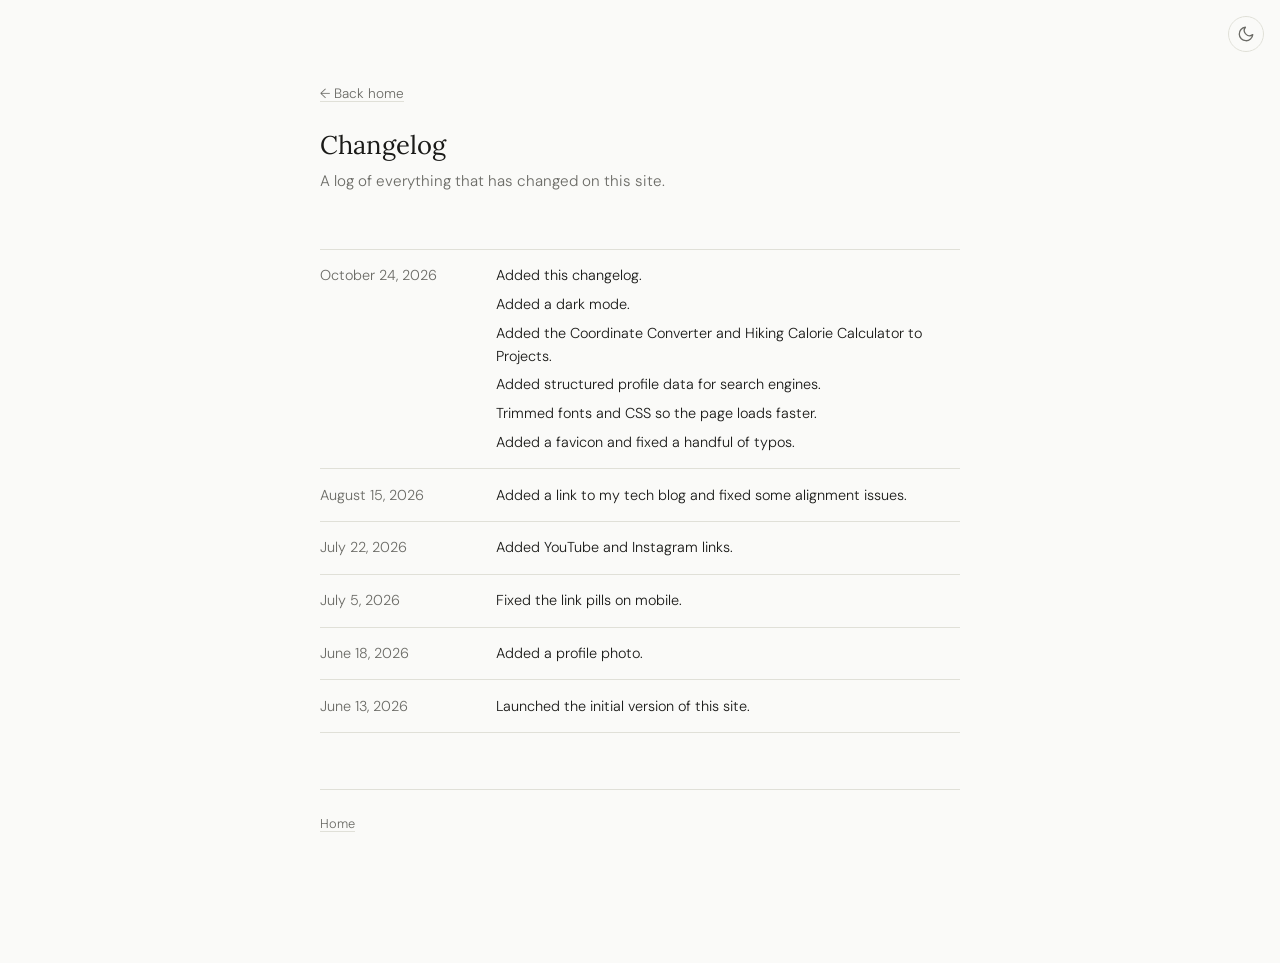
==== changelog.html @ 67ca86a3 "Added a changelog" ====
<!DOCTYPE html>
<html lang="en">
    <head>
        <meta charset="UTF-8" />
        <meta name="viewport" content="width=device-width, initial-scale=1.0" />
        <title>Changelog - Adam Thompson</title>

        <link rel="icon" type="image/png" sizes="32x32" href="assets/favicon-32.png" />
        <link rel="apple-touch-icon" sizes="180x180" href="assets/apple-touch-icon.png" />

        <link rel="preconnect" href="https://fonts.googleapis.com" />
        <link rel="preconnect" href="https://fonts.gstatic.com" crossorigin />
        <link href="https://fonts.googleapis.com/css2?family=Lora:ital,wght@0,400;1,400&family=DM+Sans:wght@300;500&display=swap" rel="stylesheet" />

        <script>
            (function () {
                var stored = null;
                try {
                    stored = localStorage.getItem('theme');
                } catch (e) {}
                var prefersDark = window.matchMedia('(prefers-color-scheme: dark)').matches;
                document.documentElement.dataset.theme = stored || (prefersDark ? 'dark' : 'light');
            })();
        </script>

        <link rel="stylesheet" href="main.css" />

        <meta name="description" content="A running log of changes to theadamthompson.com." />
        <link rel="canonical" href="https://theadamthompson.com/changelog.html" />
    </head>
    <body>
        <button class="theme-toggle" type="button" aria-label="Toggle dark mode">
            <svg class="icon-moon" viewBox="0 0 24 24" width="18" height="18" aria-hidden="true">
                <path d="M21 12.8A9 9 0 1 1 11.2 3a7 7 0 0 0 9.8 9.8z" />
            </svg>
            <svg class="icon-sun" viewBox="0 0 24 24" width="18" height="18" aria-hidden="true">
                <circle cx="12" cy="12" r="4.5" />
                <path d="M12 1.5v2.5M12 20v2.5M1.5 12H4M20 12h2.5M4.6 4.6l1.8 1.8M17.6 17.6l1.8 1.8M4.6 19.4l1.8-1.8M17.6 6.4l1.8-1.8" />
            </svg>
        </button>

        <div class="page">
            <header class="site-header">
                <a class="back-link" href="./">&larr; Back home</a>
                <h1>Changelog</h1>
                <p class="sub">A log of everything that has changed on this site.</p>
            </header>

            <section>
                <ul class="changelog-list">
                    <li>
                        <time datetime="2026-10-24">October 24, 2026</time>
                        <ul>
                            <li>Added this changelog.</li>
                            <li>Added a dark mode.</li>
                            <li>Added the Coordinate Converter and Hiking Calorie Calculator to Projects.</li>
                            <li>Added structured profile data for search engines.</li>
                            <li>Trimmed fonts and CSS so the page loads faster.</li>
                            <li>Added a favicon and fixed a handful of typos.</li>
                        </ul>
                    </li>
                    <li>
                        <time datetime="2026-08-15">August 15, 2026</time>
                        <ul>
                            <li>Added a link to my tech blog and fixed some alignment issues.</li>
                        </ul>
                    </li>
                    <li>
                        <time datetime="2026-07-22">July 22, 2026</time>
                        <ul>
                            <li>Added YouTube and Instagram links.</li>
                        </ul>
                    </li>
                    <li>
                        <time datetime="2026-07-05">July 5, 2026</time>
                        <ul>
                            <li>Fixed the link pills on mobile.</li>
                        </ul>
                    </li>
                    <li>
                        <time datetime="2026-06-18">June 18, 2026</time>
                        <ul>
                            <li>Added a profile photo.</li>
                        </ul>
                    </li>
                    <li>
                        <time datetime="2026-06-13">June 13, 2026</time>
                        <ul>
                            <li>Launched the initial version of this site.</li>
                        </ul>
                    </li>
                </ul>
            </section>

            <footer class="site-footer">
                <a href="./">Home</a>
            </footer>
        </div>

        <script>
            (function () {
                var root = document.documentElement;
                var toggle = document.querySelector('.theme-toggle');
                var media = window.matchMedia('(prefers-color-scheme: dark)');

                function label() {
                    var next = root.dataset.theme === 'dark' ? 'light' : 'dark';
                    toggle.setAttribute('aria-label', 'Switch to ' + next + ' mode');
                }

                toggle.addEventListener('click', function () {
                    var next = root.dataset.theme === 'dark' ? 'light' : 'dark';
                    root.dataset.theme = next;
                    try {
                        localStorage.setItem('theme', next);
                    } catch (e) {}
                    label();
                });

                // Follow system changes until the visitor picks a theme themselves
                media.addEventListener('change', function (e) {
                    var stored = null;
                    try {
                        stored = localStorage.getItem('theme');
                    } catch (err) {}
                    if (!stored) {
                        root.dataset.theme = e.matches ? 'dark' : 'light';
                        label();
                    }
                });

                label();
            })();
        </script>
    </body>
</html>
---- main.css ----
:root {
    --bg: #fafaf8;
    --fg: #1a1a18;
    --muted: #6b6b66;
    --border: #e0e0d8;
    color-scheme: light;
    --serif: 'Lora', Georgia, serif;
    --sans: 'DM Sans', system-ui, sans-serif;
}

@media (prefers-color-scheme: dark) {
    :root:not([data-theme="light"]) {
        --bg: #161614;
        --fg: #ecebe5;
        --muted: #9c9b94;
        --border: #35352f;
        color-scheme: dark;
    }
}

:root[data-theme="dark"] {
    --bg: #161614;
    --fg: #ecebe5;
    --muted: #9c9b94;
    --border: #35352f;
    color-scheme: dark;
}

*, *::before, *::after {
    box-sizing: border-box;
    margin: 0;
    padding: 0;
}

html {
    font-size: 16px;
}

body {
    background: var(--bg);
    color: var(--fg);
    font-family: var(--sans);
    font-weight: 300;
    line-height: 1.6;
    padding: 0 1.5rem;
}

a {
    color: inherit;
    text-decoration: underline;
    text-underline-offset: 3px;
    text-decoration-color: var(--border);
    transition: text-decoration-color 0.15s;
}

a:hover {
    text-decoration-color: var(--fg);
}

.page {
    max-width: 640px;
    margin: 0 auto;
    padding: 5rem 0 8rem;
}

.site-header {
    margin-bottom: 3.5rem;
}

.intro {
    display: flex;
    align-items: center;
    gap: 1rem;
    margin-bottom: 1.5rem;
}

.profile-photo {
    width: 5.25rem;
    height: 5.25rem;
    flex: 0 0 5.25rem;
    border: 1px solid var(--border);
    border-radius: 50%;
    object-fit: cover;
    object-position: 66% 76%;
}

.intro-copy {
    min-width: 0;
}

.site-header h1 {
    font-family: var(--serif);
    font-weight: 400;
    font-size: 1.6rem;
    line-height: 1.25;
    margin-bottom: 0.15rem;
}

.site-header h1 .tagline {
    color: var(--muted);
    font-style: italic;
    font-weight: 400;
}

.site-header .sub {
    font-size: 0.95rem;
    color: var(--muted);
    margin-top: 0.5rem;
}

.nav-links {
    display: flex;
    flex-wrap: wrap;
    gap: 0.5rem;
    font-size: 0.9rem;
}

.nav-links a {
    display: inline-block;
    text-decoration: none;
    border: 1px solid var(--border);
    padding: 0.3rem 0.75rem;
    border-radius: 2rem;
    white-space: nowrap;
    transition: background 0.15s, border-color 0.15s;
}

.nav-links a:hover {
    background: var(--fg);
    color: var(--bg);
    border-color: var(--fg);
}

/* ── Theme toggle ── */
.theme-toggle {
    display: none;
    position: fixed;
    top: 1rem;
    right: 1rem;
    width: 2.25rem;
    height: 2.25rem;
    align-items: center;
    justify-content: center;
    background: var(--bg);
    color: var(--muted);
    border: 1px solid var(--border);
    border-radius: 50%;
    cursor: pointer;
    transition: color 0.15s, border-color 0.15s;
}

/* Only shown once the head script has run, since it needs JS to work */
:root[data-theme] .theme-toggle {
    display: inline-flex;
}

.theme-toggle:hover,
.theme-toggle:focus-visible {
    color: var(--fg);
    border-color: var(--fg);
}

.theme-toggle svg {
    fill: none;
    stroke: currentColor;
    stroke-width: 1.75;
    stroke-linecap: round;
    stroke-linejoin: round;
}

.theme-toggle .icon-sun,
:root[data-theme="dark"] .theme-toggle .icon-moon {
    display: none;
}

:root[data-theme="dark"] .theme-toggle .icon-sun {
    display: block;
}

section {
    margin-bottom: 3.5rem;
}

section h2 {
    font-family: var(--serif);
    font-weight: 400;
    font-size: 1.3rem;
    margin-bottom: 1.25rem;
}

.about-prose p {
    font-size: 0.95rem;
    line-height: 1.7;
    margin-bottom: 1rem;
}

/* ── Projects list ── */
.project-list {
    list-style: none;
    border-top: 1px solid var(--border);
}

.project-list li {
    padding: 0.9rem 0;
    border-bottom: 1px solid var(--border);
}

.project-list li a {
    font-weight: 500;
    font-size: 0.95rem;
    display: block;
    margin-bottom: 0.15rem;
}

.project-list li p {
    font-size: 0.85rem;
    color: var(--muted);
    line-height: 1.45;
}

/* ── Elsewhere ── */
.elsewhere-list {
    list-style: none;
    border-top: 1px solid var(--border);
}

.elsewhere-list li {
    display: grid;
    grid-template-columns: 9.5rem minmax(0, 1fr);
    align-items: baseline;
    column-gap: 1.5rem;
    padding: 0.65rem 0;
    border-bottom: 1px solid var(--border);
    font-size: 0.9rem;
}

.elsewhere-list .platform {
    color: var(--muted);
}

.elsewhere-list a {
    min-width: 0;
    overflow-wrap: anywhere;
}

@media (max-width: 520px) {
    .intro {
        align-items: flex-start;
    }

    .profile-photo {
        width: 4.5rem;
        height: 4.5rem;
        flex-basis: 4.5rem;
    }

    .elsewhere-list li {
        grid-template-columns: 1fr;
        row-gap: 0.1rem;
        padding: 0.75rem 0;
    }
}

/* ── Footer ── */
.site-footer {
    padding-top: 1.5rem;
    border-top: 1px solid var(--border);
    font-size: 0.8rem;
    color: var(--muted);
}

/* ── Changelog ── */
.back-link {
    display: inline-block;
    font-size: 0.85rem;
    color: var(--muted);
    margin-bottom: 1.5rem;
}

.changelog-list {
    list-style: none;
    border-top: 1px solid var(--border);
}

.changelog-list > li {
    display: grid;
    grid-template-columns: 9.5rem minmax(0, 1fr);
    align-items: baseline;
    column-gap: 1.5rem;
    padding: 0.9rem 0;
    border-bottom: 1px solid var(--border);
    font-size: 0.9rem;
}

.changelog-list time {
    color: var(--muted);
}

.changelog-list ul {
    list-style: none;
}

.changelog-list ul li + li {
    margin-top: 0.35rem;
}

@media (max-width: 520px) {
    .changelog-list > li {
        grid-template-columns: 1fr;
        row-gap: 0.25rem;
    }
}
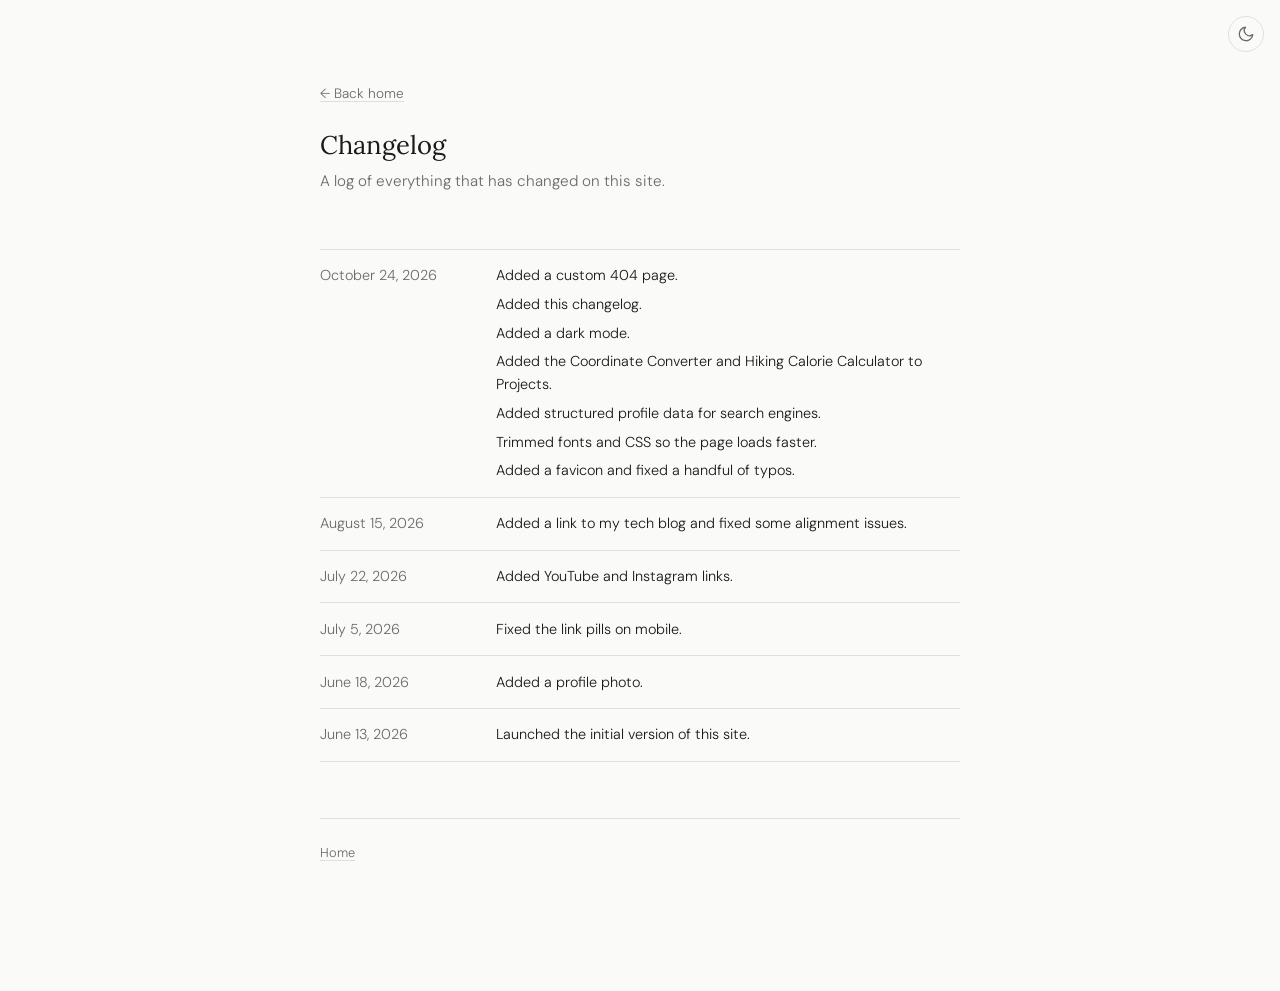
==== commit d78d5e10: "Added a custom 404 page" ====
--- a/changelog.html
+++ b/changelog.html
@@ -41,7 +41,7 @@
 
         <div class="page">
             <header class="site-header">
-                <a class="back-link" href="./">&larr; Back home</a>
+                <a class="back-link" href="https://theadamthompson.com">&larr; Back home</a>
                 <h1>Changelog</h1>
                 <p class="sub">A log of everything that has changed on this site.</p>
             </header>
@@ -51,6 +51,7 @@
                     <li>
                         <time datetime="2026-10-24">October 24, 2026</time>
                         <ul>
+                            <li>Added a custom 404 page.</li>
                             <li>Added this changelog.</li>
                             <li>Added a dark mode.</li>
                             <li>Added the Coordinate Converter and Hiking Calorie Calculator to Projects.</li>
@@ -93,7 +94,7 @@
             </section>
 
             <footer class="site-footer">
-                <a href="./">Home</a>
+                <a href="https://theadamthompson.com">Home</a>
             </footer>
         </div>
 
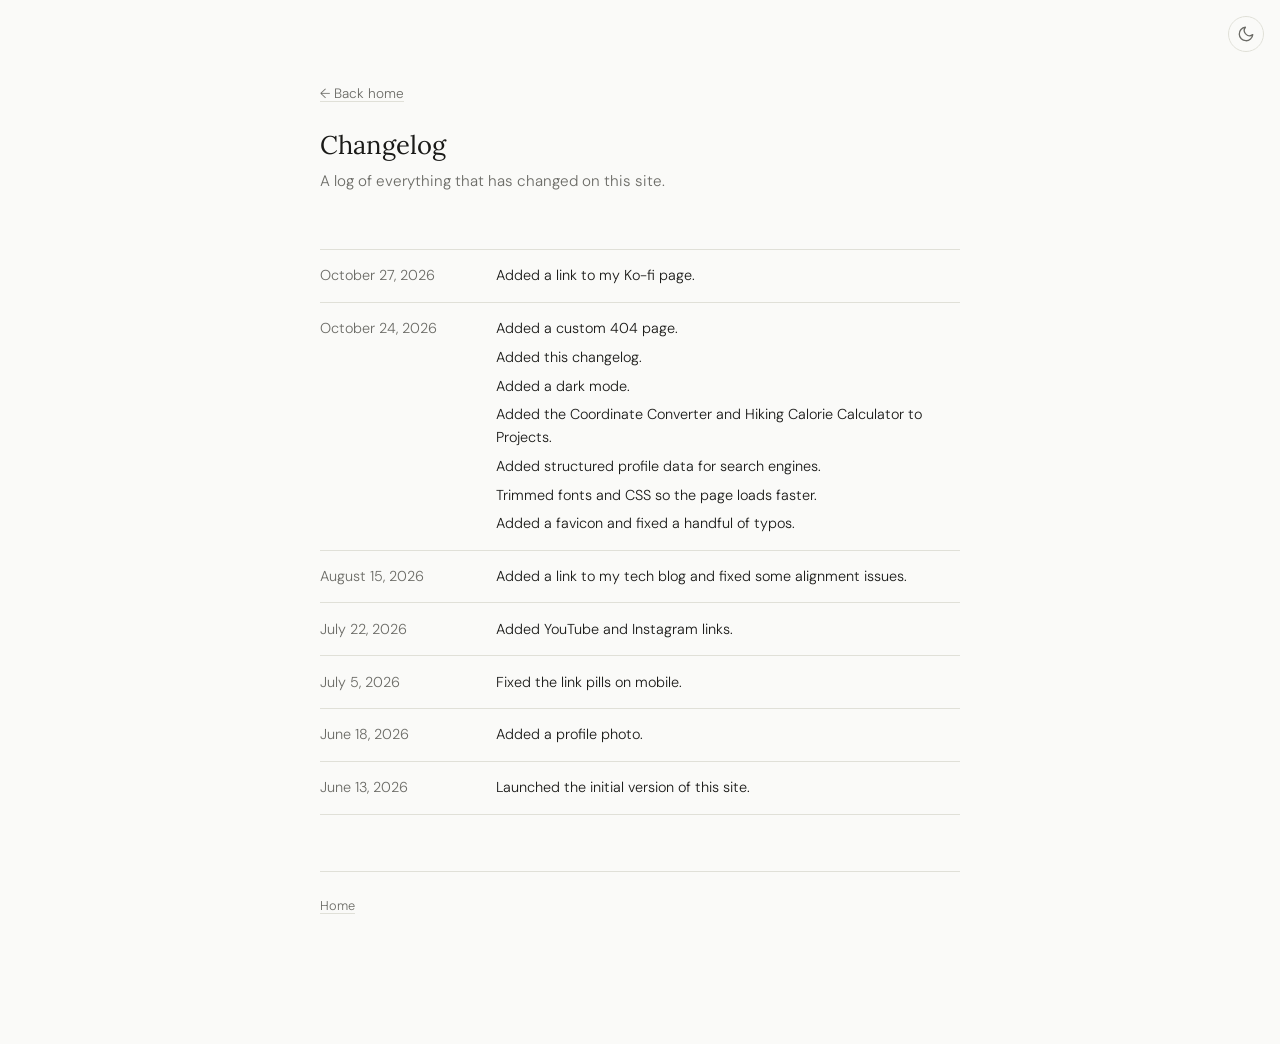
==== commit dd6adecb: "Added my Ko-fi link" ====
--- a/changelog.html
+++ b/changelog.html
@@ -48,6 +48,12 @@
 
             <section>
                 <ul class="changelog-list">
+                    <li>
+                        <time datetime="2026-10-27">October 27, 2026</time>
+                        <ul>
+                            <li>Added a link to my Ko-fi page.</li>
+                        </ul>
+                    </li>
                     <li>
                         <time datetime="2026-10-24">October 24, 2026</time>
                         <ul>
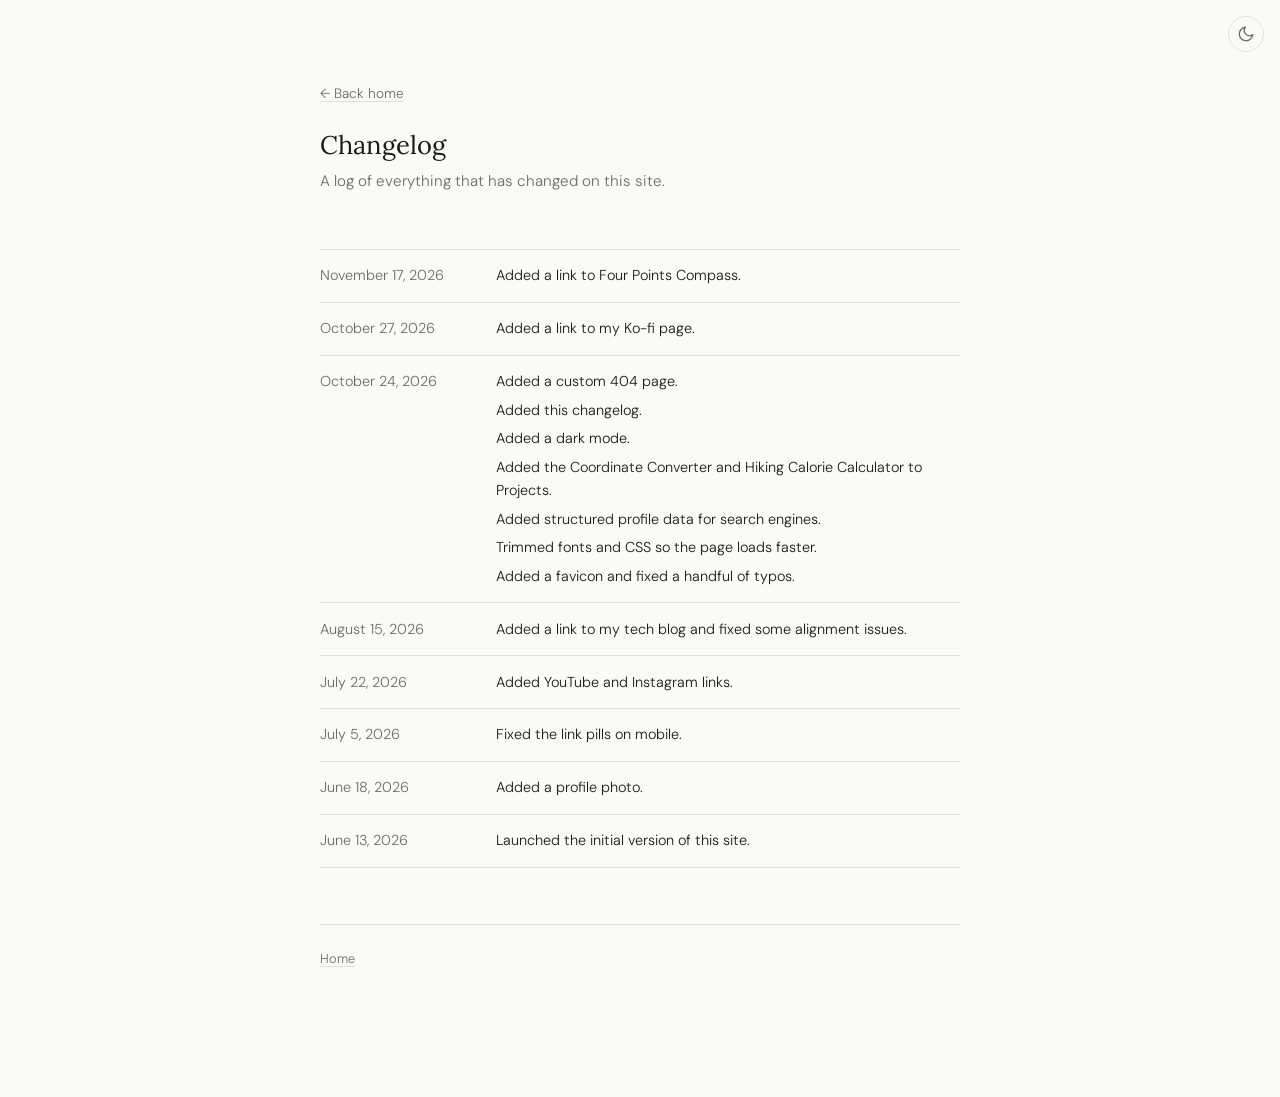
==== commit 152b71ca: "Added Four Points Compass" ====
--- a/changelog.html
+++ b/changelog.html
@@ -48,6 +48,12 @@
 
             <section>
                 <ul class="changelog-list">
+                    <li>
+                        <time datetime="2026-11-17">November 17, 2026</time>
+                        <ul>
+                            <li>Added a link to Four Points Compass.</li>
+                        </ul>
+                    </li>
                     <li>
                         <time datetime="2026-10-27">October 27, 2026</time>
                         <ul>
